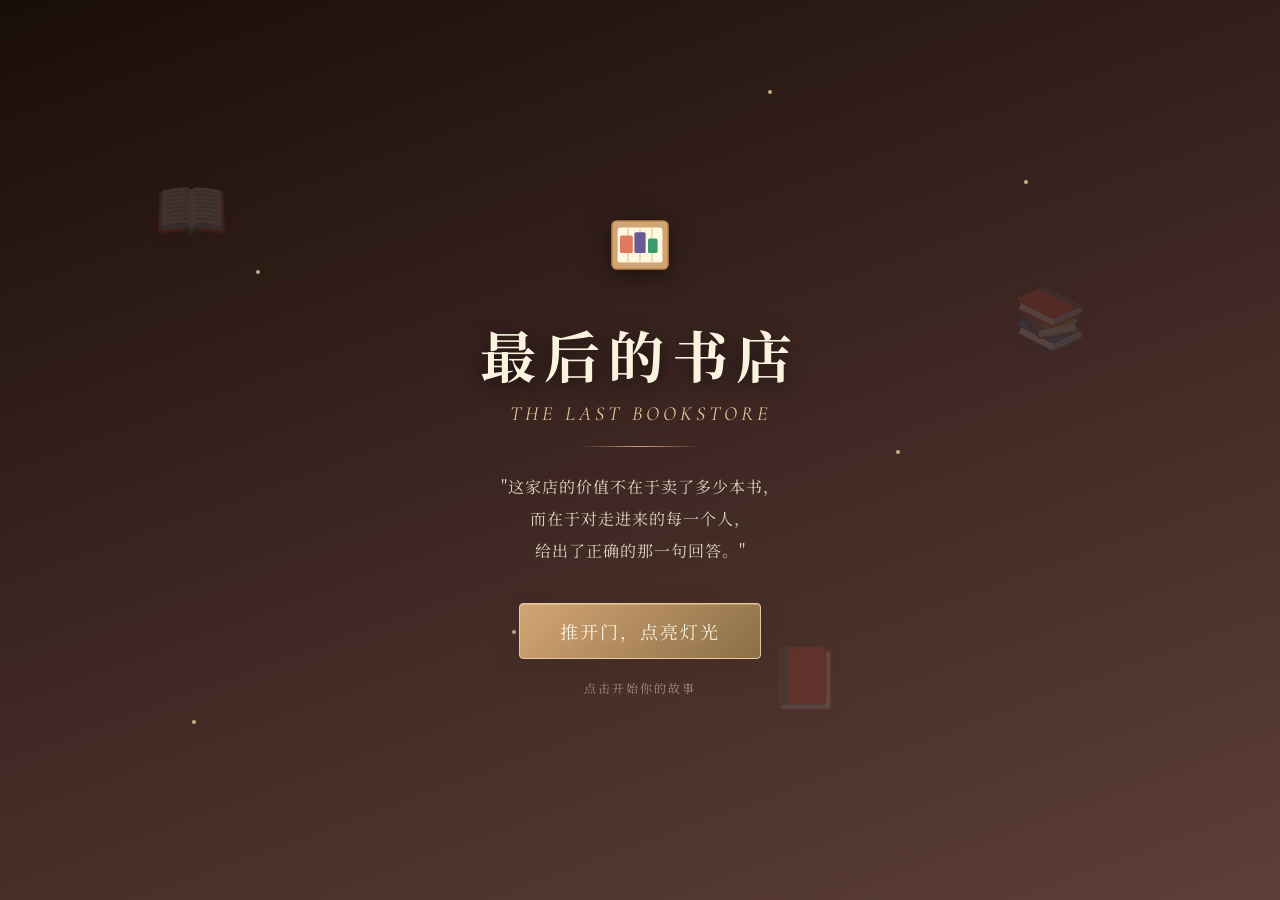
==== index.html @ 925ba699 "feat: 最后的书店 v6.0 - Hackathon 参赛版本 - 完整游戏逻辑：7天叙事弧线 + 5位NPC + 旅行者隐藏结局 - AI接入：阿里云DashScope NPC自由对话 + 书籍" ====
<!DOCTYPE html>
<html lang="zh-CN">
<head>
<meta charset="UTF-8">
<meta name="viewport" content="width=device-width, initial-scale=1.0">
<title>最后的书店 | The Last Bookstore</title>
<link rel="preconnect" href="https://fonts.googleapis.com">
<link rel="preconnect" href="https://fonts.gstatic.com" crossorigin>
<link href="https://fonts.googleapis.com/css2?family=Noto+Serif+SC:wght@400;600;700&family=Cormorant+Garamond:ital,wght@0,400;0,600;1,400&display=swap" rel="stylesheet">
<link rel="stylesheet" href="style.css">
</head>
<body class="tod-morning">

<!-- 标题画面 -->
<div id="title-screen" class="screen active">
  <div class="title-bg">
    <div class="t-particle p1"></div><div class="t-particle p2"></div>
    <div class="t-particle p3"></div><div class="t-particle p4"></div>
    <div class="t-particle p5"></div><div class="t-particle p6"></div>
    <div class="t-book fb1">📖</div><div class="t-book fb2">📚</div><div class="t-book fb3">📕</div>
  </div>
  <div class="title-content">
    <div class="title-logo">
      <svg width="80" height="80" viewBox="0 0 100 100">
        <rect x="15" y="20" width="70" height="60" rx="6" fill="#D4A574" stroke="#B8844E" stroke-width="2"/>
        <rect x="22" y="28" width="56" height="44" rx="3" fill="#FFF8E1"/>
        <line x1="35" y1="28" x2="35" y2="72" stroke="#E8C99B" stroke-width="1.5"/>
        <line x1="50" y1="28" x2="50" y2="72" stroke="#E8C99B" stroke-width="1.5"/>
        <line x1="65" y1="28" x2="65" y2="72" stroke="#E8C99B" stroke-width="1.5"/>
        <rect x="25" y="38" width="16" height="22" fill="#E07A5F" rx="2"/>
        <rect x="43" y="34" width="14" height="26" fill="#6B5B95" rx="2"/>
        <rect x="60" y="42" width="12" height="18" fill="#3D9970" rx="2"/>
      </svg>
    </div>
    <h1 class="title-h1">最后的书店</h1>
    <p class="title-sub">THE LAST BOOKSTORE</p>
    <div class="title-line"></div>
    <p class="title-quote">"这家店的价值不在于卖了多少本书，<br>而在于对走进来的每一个人，<br>给出了正确的那一句回答。"</p>
    <button id="btn-start" class="btn-start">推开门，点亮灯光</button>
    <p class="title-hint">点击开始你的故事</p>
  </div>
</div>

<!-- 游戏画面 -->
<div id="game-screen" class="screen">

  <!-- 顶栏 -->
  <div id="top-bar">
    <div class="top-left">
      <span id="day-display" class="stat-label day-lbl">第 1 天</span>
      <span id="time-display" class="stat-label time-lbl">清晨</span>
    </div>
    <div class="top-mid">
      <div class="hope-wrap">
        <span class="hope-lbl">希望值</span>
        <div class="hope-track">
          <div id="hope-fill" class="hope-bar" style="width:50%"></div>
          <div class="hope-threshold hope-th-40" title="平凡结局线">|</div>
          <div class="hope-threshold hope-th-60" title="守望者线">|</div>
          <div class="hope-threshold hope-th-80" title="真结局线">|</div>
        </div>
        <span id="hope-num" class="hope-num">50</span>
      </div>
    </div>
    <div class="top-right">
      <span id="rep-display" class="stat-label rep-lbl">声誉 0</span>
      <button id="btn-mute" class="ico-btn" title="静音">🔊</button>
      <button id="btn-save" class="ico-btn" title="存档">💾</button>
      <button id="btn-menu" class="ico-btn" title="菜单">☰</button>
    </div>
  </div>

  <!-- 每日清晨叙事面板 -->
  <div id="narrative-panel" class="narrative-panel hidden">
    <div class="nar-scene" id="nar-scene"></div>
    <div class="nar-content">
      <div class="nar-day" id="nar-day"></div>
      <h2 class="nar-title" id="nar-title"></h2>
      <div class="nar-text" id="nar-text"></div>
      <div class="nar-goal" id="nar-goal"></div>
      <button class="btn-start" id="nar-continue">推开今天的门</button>
    </div>
  </div>

  <!-- 场景区 -->
  <div id="scene-area">

    <!-- 落地窗 -->
    <div class="window-box">
      <div id="main-window" class="wnd-view wnd-morning"></div>
      <div class="windowsill"></div>
    </div>

    <!-- 吊灯 -->
    <div class="ceiling-lamp">
      <div class="lamp-chain"></div>
      <div class="lamp-shade"></div>
      <div class="lamp-bulb"></div>
      <div class="lamp-glow"></div>
    </div>

    <!-- 招牌 -->
    <div class="store-sign">
      <span>墨 香 书 店</span>
    </div>

    <!-- 左书架 -->
    <div class="shelf shelf-L">
      <div id="shelf-L1" class="shelf-row"></div>
      <div id="shelf-L2" class="shelf-row"></div>
      <div id="shelf-L3" class="shelf-row"></div>
      <div id="shelf-L4" class="shelf-row"></div>
    </div>

    <!-- 右书架 -->
    <div class="shelf shelf-R">
      <div id="shelf-R1" class="shelf-row"></div>
      <div id="shelf-R2" class="shelf-row"></div>
      <div id="shelf-R3" class="shelf-row"></div>
    </div>

    <!-- 地板 -->
    <div class="floor"></div>

    <!-- 柜台 + 灯光 + NPC 区 -->
    <div class="counter">
      <div class="desk-lamp">
        <div class="dl-shade"></div>
        <div class="dl-stand"></div>
        <div class="dl-glow"></div>
      </div>
      <div class="desk-objects">
        <div class="obj-cup"></div>
        <div class="obj-paper"></div>
      </div>
    </div>

    <!-- NPC 立绘（独立位置，靠窗不挡柜台） -->
    <div id="npc-wrap" class="npc-wrap hidden">
      <div class="npc-shadow"></div>
      <div id="npc-sprite" class="npc-sprite"></div>
    </div>

    <!-- 门铃提示 -->
    <div id="doorbell" class="doorbell hidden" onclick="Game.onDoorbellClicked()">
      <span class="db-icon">🔔</span>
      <span>有人来了 — 点击接待</span>
    </div>

    <!-- 浮尘粒子 -->
    <div id="dust-layer" class="dust-layer"></div>
  </div>

  <!-- 对话面板 -->
  <div id="dialogue-panel" class="dlg-panel hidden">
    <div class="dlg-head">
      <div id="dlg-portrait" class="dlg-portrait"></div>
      <div class="dlg-name-box">
        <div id="dlg-name" class="dlg-name"></div>
        <div id="dlg-tag" class="dlg-tag"></div>
      </div>
    </div>
    <div class="dlg-body">
      <div id="dlg-text" class="dlg-text"></div>
    </div>
    <div id="dlg-options" class="dlg-opts hidden"></div>
    <div id="dlg-action" class="dlg-act hidden"></div>
    <div id="dlg-ai-chat" class="dlg-ai-chat hidden">
      <button id="btn-ai-chat" class="btn-ai-chat">💬 和 TA 自由交谈</button>
    </div>
  </div>

  <!-- 书架选书面板 -->
  <div id="book-panel" class="bk-panel hidden">
    <div class="bk-header">
      <h3>📚 书架 — 选一本书推荐给 TA</h3>
      <button class="bk-close">×</button>
    </div>
    <div id="bk-hint" class="bk-hint"></div>
    <div class="bk-toolbar">
      <div class="bk-cat-tabs" id="bk-cat-tabs"></div>
      <span class="bk-count" id="bk-count">24 本</span>
    </div>
    <div id="book-grid" class="bk-grid"></div>
  </div>

  <!-- 结果面板 -->
  <div id="result-panel" class="res-panel hidden">
    <div id="result-content" class="res-content"></div>
  </div>

  <!-- 夜间面板 -->
  <div id="night-panel" class="night-panel hidden">
    <div id="night-content" class="night-content"></div>
  </div>

  <!-- AI 聊天面板（NPC 自由对话 / 书籍导读） -->
  <div id="ai-chat-panel" class="ai-chat-panel hidden">
    <div class="ai-chat-header">
      <h3 id="ai-chat-title">和店主聊聊这本书</h3>
      <button class="ai-chat-close" id="ai-chat-close">&times;</button>
    </div>
    <div class="ai-chat-messages" id="ai-chat-msgs"></div>
    <div class="ai-chat-input-area">
      <input type="text" id="ai-chat-input" placeholder="输入你想问的…" autocomplete="off" />
      <button id="ai-chat-send" class="ai-chat-send-btn">发送</button>
    </div>
  </div>
</div>

<!-- 结局画面 -->
<div id="ending-screen" class="screen ending-screen hidden">
  <div id="ending-content" class="ending-content"></div>
</div>

<script src="data.js"></script>
<script src="audio.js"></script>
<script src="engine.js"></script>
<script src="renderer.js"></script>
<script src="scene.js"></script>
<script src="llm.js"></script>
<script src="ai.js"></script>
<script src="game.js"></script>
</body>
</html>
---- style.css ----
/* ============================================================
   最后的书店 v6.0 - 电影感样式（重写）
   ============================================================ */

:root {
  --color-wood: #8B6F47;
  --color-wood-dark: #5C4A2E;
  --color-wood-light: #B8975C;
  --color-paper: #F4ECD8;
  --color-paper-light: #FAF3E0;
  --color-gold: #D4A574;
  --color-gold-light: #E8C99B;
  --color-cream: #FAF3E0;
  --color-ink: #2A1F14;
  --color-text: #3E2723;
  --color-muted: #8D7B6A;
  --color-line: #C9B89A;

  --font-serif: 'Noto Serif SC', 'Songti SC', 'STSong', serif;
  --font-en: 'Cormorant Garamond', Georgia, serif;

  --shadow-soft: 0 4px 12px rgba(60, 40, 20, 0.15);
  --shadow-deep: 0 8px 24px rgba(60, 40, 20, 0.25);
  --ease-out: cubic-bezier(0.34, 1.56, 0.64, 1);
  --ease-smooth: cubic-bezier(0.4, 0, 0.2, 1);
}

* { margin: 0; padding: 0; box-sizing: border-box; }

html, body {
  width: 100%;
  height: 100%;
  overflow: hidden;
  font-family: var(--font-serif);
  color: var(--color-text);
  background: #1a0e08;
  user-select: none;
  -webkit-font-smoothing: antialiased;
}

/* ============================================================
   通用：屏幕 / 隐藏
   ============================================================ */
.screen {
  position: fixed;
  inset: 0;
  display: none;
  z-index: 1;
}
.screen.active { display: block; }

.hidden { display: none !important; }

/* ============================================================
   每日清晨叙事面板
   ============================================================ */
.narrative-panel {
  position: fixed;
  inset: 0;
  z-index: 50;
  display: flex;
  flex-direction: column;
  align-items: center;
  justify-content: center;
  background: var(--color-paper);
  animation: narFadeIn 0.6s var(--ease-smooth);
}
@keyframes narFadeIn {
  from { opacity: 0; }
  to { opacity: 1; }
}

.nar-scene {
  position: absolute;
  inset: 0;
  opacity: 0.15;
  background-size: cover;
  background-position: center;
  z-index: 0;
}

.nar-content {
  position: relative;
  z-index: 1;
  text-align: center;
  max-width: 560px;
  padding: 40px 32px;
  animation: narContentUp 0.8s 0.2s both var(--ease-smooth);
}
@keyframes narContentUp {
  from { opacity: 0; transform: translateY(20px); }
  to { opacity: 1; transform: translateY(0); }
}

.nar-day {
  font-family: var(--font-en);
  font-size: 13px;
  color: var(--color-gold);
  letter-spacing: 0.3em;
  text-transform: uppercase;
  margin-bottom: 12px;
}

.nar-title {
  font-family: var(--font-serif);
  font-size: 28px;
  font-weight: 700;
  color: var(--color-ink);
  margin-bottom: 20px;
  line-height: 1.4;
}

.nar-text {
  font-family: var(--font-serif);
  font-size: 15px;
  line-height: 2;
  color: var(--color-text);
  text-align: left;
  white-space: pre-line;
  margin-bottom: 24px;
  padding: 0 8px;
  border-left: 2px solid var(--color-gold);
  padding-left: 16px;
}

.nar-goal {
  font-family: var(--font-serif);
  font-size: 13px;
  color: var(--color-muted);
  font-style: italic;
  margin-bottom: 32px;
  padding: 10px 16px;
  background: rgba(212,165,116,0.08);
  border-radius: 6px;
  display: inline-block;
}

.nar-goal::before {
  content: '🎯 ';
}

#nar-continue {
  display: block;
  margin: 0 auto;
}

/* ============================================================
   启动画面
   ============================================================ */
#title-screen {
  background: linear-gradient(160deg, #1a0e08 0%, #3E2723 50%, #5D4037 100%);
  display: flex;
  align-items: center;
  justify-content: center;
  overflow: hidden;
}

.title-bg {
  position: absolute;
  inset: 0;
  z-index: 0;
}

.t-particle {
  position: absolute;
  width: 4px;
  height: 4px;
  background: rgba(255, 236, 179, 0.7);
  border-radius: 50%;
  animation: floatParticle 12s linear infinite;
}
.t-particle.p1 { left: 20%; top: 30%; animation-delay: 0s; }
.t-particle.p2 { left: 70%; top: 50%; animation-delay: -3s; }
.t-particle.p3 { left: 40%; top: 70%; animation-delay: -6s; }
.t-particle.p4 { left: 80%; top: 20%; animation-delay: -9s; }
.t-particle.p5 { left: 15%; top: 80%; animation-delay: -4s; }
.t-particle.p6 { left: 60%; top: 10%; animation-delay: -7s; }

@keyframes floatParticle {
  0%   { transform: translate(0,0) scale(1); opacity: 0.3; }
  50%  { opacity: 0.8; }
  100% { transform: translate(-30px,-100px) scale(0.5); opacity: 0; }
}

.t-book {
  position: absolute;
  font-size: 60px;
  opacity: 0.12;
  filter: drop-shadow(0 4px 8px rgba(0,0,0,0.3));
  animation: floatBook 18s ease-in-out infinite;
}
.t-book.fb1 { left: 12%; top: 18%; }
.t-book.fb2 { right: 15%; top: 30%; animation-delay: -6s; }
.t-book.fb3 { left: 60%; top: 70%; animation-delay: -12s; }

@keyframes floatBook {
  0%, 100% { transform: translateY(0) rotate(-5deg); }
  50% { transform: translateY(-30px) rotate(5deg); }
}

.title-content {
  position: relative;
  z-index: 1;
  text-align: center;
  color: var(--color-cream);
  padding: 40px;
  max-width: 600px;
}

.title-logo {
  margin: 0 auto 24px;
  filter: drop-shadow(0 4px 12px rgba(0,0,0,0.5));
  animation: logoFloat 4s ease-in-out infinite;
}

@keyframes logoFloat {
  0%, 100% { transform: translateY(0); }
  50% { transform: translateY(-8px); }
}

.title-h1 {
  font-family: var(--font-serif);
  font-size: 56px;
  font-weight: 700;
  letter-spacing: 8px;
  margin-bottom: 8px;
  text-shadow: 0 4px 20px rgba(0,0,0,0.6);
}

.title-sub {
  font-family: var(--font-en);
  font-size: 20px;
  letter-spacing: 4px;
  color: var(--color-gold-light);
  font-style: italic;
  margin-bottom: 20px;
}

.title-line {
  width: 120px;
  height: 1px;
  background: linear-gradient(90deg, transparent, var(--color-gold), transparent);
  margin: 0 auto 24px;
}

.title-quote {
  font-size: 16px;
  line-height: 2;
  color: rgba(250, 243, 224, 0.85);
  margin-bottom: 36px;
  letter-spacing: 1px;
}

.btn-start {
  padding: 14px 40px;
  font-family: var(--font-serif);
  font-size: 18px;
  letter-spacing: 2px;
  background: linear-gradient(135deg, var(--color-gold), var(--color-wood));
  color: var(--color-cream);
  border: 1px solid var(--color-gold-light);
  border-radius: 4px;
  cursor: pointer;
  box-shadow: var(--shadow-deep), inset 0 1px 0 rgba(255,236,179,0.3);
  transition: all 0.3s var(--ease-out);
  position: relative;
  overflow: hidden;
}
.btn-start::after {
  content: '';
  position: absolute;
  inset: 0;
  background: linear-gradient(135deg, transparent, rgba(255,236,179,0.3), transparent);
  transform: translateX(-100%);
  transition: transform 0.6s;
}
.btn-start:hover {
  transform: translateY(-2px);
  box-shadow: 0 12px 32px rgba(212,165,116,0.4);
}
.btn-start:hover::after { transform: translateX(100%); }
.btn-start:active { transform: translateY(0); }

.title-hint {
  margin-top: 20px;
  font-size: 12px;
  color: rgba(250, 243, 224, 0.5);
  letter-spacing: 2px;
}

/* ============================================================
   游戏画面
   ============================================================ */
#game-screen {
  background: #1a0e08;
  display: none;
}
#game-screen.active { display: block; }

/* 顶栏 */
#top-bar {
  position: absolute;
  top: 0; left: 0; right: 0;
  height: 60px;
  display: flex;
  align-items: center;
  justify-content: space-between;
  padding: 0 24px;
  z-index: 10;
  background: linear-gradient(180deg, rgba(20,10,5,0.85) 0%, rgba(20,10,5,0) 100%);
  backdrop-filter: blur(8px);
  -webkit-backdrop-filter: blur(8px);
}

.top-left, .top-right {
  display: flex;
  align-items: center;
  gap: 12px;
}

.stat-label {
  font-family: var(--font-serif);
  font-size: 14px;
  color: var(--color-gold-light);
  padding: 6px 12px;
  background: rgba(0,0,0,0.4);
  border: 1px solid rgba(212,165,116,0.3);
  border-radius: 4px;
  letter-spacing: 1px;
}

.hope-wrap {
  display: flex;
  align-items: center;
  gap: 8px;
  padding: 6px 16px;
  background: rgba(0,0,0,0.4);
  border: 1px solid rgba(212,165,116,0.3);
  border-radius: 4px;
}

.hope-lbl {
  font-size: 13px;
  color: var(--color-gold-light);
  letter-spacing: 1px;
}

.hope-track {
  width: 200px;
  height: 8px;
  background: rgba(0,0,0,0.5);
  border-radius: 4px;
  overflow: visible;
  border: 1px solid rgba(212,165,116,0.2);
  position: relative;
}

.hope-bar {
  height: 100%;
  background: linear-gradient(90deg, #D4A574, #B8844E);
  transition: width 0.6s var(--ease-smooth), background 0.4s;
  box-shadow: 0 0 8px rgba(212,165,116,0.4);
  border-radius: 4px;
}

/* 希望值阈值标记 */
.hope-threshold {
  position: absolute;
  top: -3px;
  bottom: -3px;
  width: 2px;
  z-index: 2;
  pointer-events: none;
}
.hope-th-40 { left: 40%; background: rgba(176,95,78,0.7); }
.hope-th-60 { left: 60%; background: rgba(184,132,78,0.7); }
.hope-th-80 { left: 80%; background: rgba(74,139,58,0.7); }

.hope-num {
  font-family: var(--font-en);
  font-size: 18px;
  color: var(--color-cream);
  font-weight: 600;
  min-width: 30px;
  text-align: right;
}

.ico-btn {
  width: 36px;
  height: 36px;
  font-size: 18px;
  background: rgba(0,0,0,0.4);
  border: 1px solid rgba(212,165,116,0.3);
  color: var(--color-gold-light);
  border-radius: 4px;
  cursor: pointer;
  transition: all 0.2s;
}
.ico-btn:hover {
  background: rgba(212,165,116,0.2);
  border-color: var(--color-gold);
}

/* ============================================================
   场景区
   ============================================================ */
#scene-area {
  position: absolute;
  inset: 0;
  overflow: hidden;
}

/* 落地窗 */
.window-box {
  position: absolute;
  top: 5%;
  left: 50%;
  transform: translateX(-50%);
  width: 50%;
  max-width: 720px;
  height: 60%;
  z-index: 1;
  box-shadow: 0 20px 60px rgba(0,0,0,0.5);
}

.wnd-view {
  position: absolute;
  inset: 0;
  background-size: cover;
  background-position: center;
  border-radius: 4px;
  border: 8px solid var(--color-wood-dark);
  box-shadow: inset 0 0 40px rgba(0,0,0,0.3);
  transition: opacity 1.2s, background-image 1.2s, filter 1.2s;
}

.wnd-morning   { background-image: url('assets/scenes/morning.png'); filter: brightness(1) saturate(1.05); }
.wnd-afternoon { background-image: url('assets/scenes/afternoon.png'); filter: brightness(0.95) saturate(1.1); }
.wnd-evening   { background-image: url('assets/scenes/evening.png'); filter: brightness(0.85) saturate(1.15); }
.wnd-night     { background-image: url('assets/scenes/night.png'); filter: brightness(0.7) saturate(0.9); }

.windowsill {
  position: absolute;
  bottom: -16px;
  left: -4%;
  right: -4%;
  height: 16px;
  background: linear-gradient(180deg, var(--color-wood-light), var(--color-wood-dark));
  border-radius: 2px;
  box-shadow: 0 4px 8px rgba(0,0,0,0.4);
}

/* 吊灯 */
.ceiling-lamp {
  position: absolute;
  top: 60px;
  left: 50%;
  transform: translateX(-50%);
  width: 80px;
  height: 140px;
  z-index: 3;
}
.lamp-chain {
  position: absolute;
  top: 0;
  left: 50%;
  transform: translateX(-50%);
  width: 2px;
  height: 50px;
  background: linear-gradient(180deg, #444, #888);
}
.lamp-shade {
  position: absolute;
  top: 50px;
  left: 50%;
  transform: translateX(-50%);
  width: 80px;
  height: 30px;
  background: linear-gradient(180deg, var(--color-gold), var(--color-wood));
  border-radius: 50% 50% 5px 5px / 100% 100% 5px 5px;
  box-shadow: 0 2px 6px rgba(0,0,0,0.4);
}
.lamp-bulb {
  position: absolute;
  top: 78px;
  left: 50%;
  transform: translateX(-50%);
  width: 16px;
  height: 20px;
  background: radial-gradient(ellipse, #FFEFB0 0%, #FFC870 50%, #B8844E 100%);
  border-radius: 50%;
  box-shadow: 0 0 20px rgba(255, 200, 112, 0.8);
  animation: lampFlicker 4s ease-in-out infinite;
}
@keyframes lampFlicker {
  0%, 100% { opacity: 1; transform: translateX(-50%) scale(1); }
  50% { opacity: 0.9; transform: translateX(-50%) scale(0.96); }
}
.lamp-glow {
  position: absolute;
  top: 80px;
  left: 50%;
  transform: translateX(-50%);
  width: 400px;
  height: 400px;
  background: radial-gradient(ellipse, rgba(255, 200, 112, 0.15) 0%, transparent 70%);
  pointer-events: none;
}

/* 招牌 */
.store-sign {
  position: absolute;
  top: 12%;
  right: 4%;
  z-index: 4;
  padding: 8px 20px;
  background: linear-gradient(180deg, var(--color-wood-dark), var(--color-wood));
  border: 2px solid var(--color-gold);
  border-radius: 4px;
  box-shadow: var(--shadow-deep);
  transform: rotate(-3deg);
}
.store-sign span {
  font-family: var(--font-serif);
  font-size: 18px;
  font-weight: 700;
  color: var(--color-gold-light);
  letter-spacing: 6px;
  text-shadow: 0 1px 2px rgba(0,0,0,0.6);
}

/* 书架 */
.shelf {
  position: absolute;
  width: 12%;
  min-width: 120px;
  height: 50%;
  z-index: 2;
}
.shelf-L { left: 2%; top: 35%; }
.shelf-R { right: 2%; top: 35%; }

.shelf-row {
  height: 22%;
  margin-bottom: 6%;
  background: linear-gradient(180deg,
    transparent 0%, transparent 88%,
    var(--color-wood-light) 88%, var(--color-wood) 100%);
  position: relative;
  border-radius: 2px;
}

.spine {
  display: inline-block;
  width: 14px;
  height: 80%;
  margin: 0 1px;
  border-radius: 1px 1px 0 0;
  box-shadow: inset 0 0 2px rgba(0,0,0,0.3);
  cursor: pointer;
  transition: all 0.2s;
  vertical-align: bottom;
}
.spine:hover {
  transform: translateY(-3px);
  box-shadow: inset 0 0 2px rgba(0,0,0,0.3), 0 4px 8px rgba(0,0,0,0.3);
}

/* 地板 */
.floor {
  position: absolute;
  bottom: 0; left: 0; right: 0;
  height: 30%;
  background: linear-gradient(180deg, #5C4A2E 0%, #3E2E1E 100%);
  z-index: 1;
}
.floor::before {
  content: '';
  position: absolute;
  inset: 0;
  background:
    repeating-linear-gradient(90deg, transparent 0px, transparent 80px, rgba(0,0,0,0.15) 80px, rgba(0,0,0,0.15) 82px),
    repeating-linear-gradient(0deg, transparent 0px, transparent 14px, rgba(0,0,0,0.1) 14px, rgba(0,0,0,0.1) 15px);
}

/* 柜台 */
.counter {
  position: absolute;
  bottom: 18%;
  left: 50%;
  transform: translateX(-50%);
  width: 28%;
  max-width: 360px;
  height: 80px;
  z-index: 4;
  background: linear-gradient(180deg, #6B4F30 0%, #4A3520 100%);
  border-radius: 4px;
  box-shadow: var(--shadow-deep);
}
.counter::before {
  content: '';
  position: absolute;
  top: 0; left: 0; right: 0;
  height: 6px;
  background: linear-gradient(180deg, #8B6F47, #5C4A2E);
  border-radius: 4px 4px 0 0;
}

.desk-lamp {
  position: absolute;
  top: -32px;
  left: 16px;
  width: 32px;
  height: 50px;
}
.dl-shade {
  position: absolute;
  top: 0;
  left: 50%;
  transform: translateX(-50%);
  width: 30px;
  height: 16px;
  background: linear-gradient(180deg, #4A3520, #2A1F14);
  border-radius: 50% 50% 30% 30% / 100% 100% 30% 30%;
}
.dl-stand {
  position: absolute;
  top: 14px;
  left: 50%;
  transform: translateX(-50%);
  width: 2px;
  height: 30px;
  background: #2A1F14;
}
.dl-glow {
  position: absolute;
  top: 30px;
  left: 50%;
  transform: translateX(-50%);
  width: 200px;
  height: 100px;
  background: radial-gradient(ellipse, rgba(255, 200, 112, 0.25) 0%, transparent 70%);
  pointer-events: none;
}

.desk-objects { position: absolute; right: 12px; top: 8px; }
.obj-cup {
  width: 16px; height: 22px;
  background: linear-gradient(180deg, #FAF3E0, #E8C99B);
  border-radius: 2px 2px 50% 50%;
  border: 1px solid #B8844E;
}
.obj-paper {
  position: absolute; right: -20px; top: 8px;
  width: 30px; height: 24px;
  background: #FFF8E1;
  border: 1px solid #C9B89A;
  transform: rotate(-8deg);
  box-shadow: 1px 1px 2px rgba(0,0,0,0.2);
}

/* NPC 立绘 */
.npc-wrap {
  position: absolute;
  bottom: 24%;
  left: 28%;
  z-index: 5;
  transition: all 0.5s var(--ease-out);
  filter: drop-shadow(0 12px 24px rgba(0,0,0,0.4));
}
.npc-sprite {
  width: 200px;
  height: 260px;
  display: flex;
  align-items: flex-end;
  justify-content: center;
  animation: npcEnter 0.6s var(--ease-out);
}
@keyframes npcEnter {
  from { transform: translateY(20px); opacity: 0; }
  to { transform: translateY(0); opacity: 1; }
}
.npc-portrait {
  width: 200px;
  height: 260px;
  object-fit: contain;
  object-position: bottom;
}
.npc-shadow {
  position: absolute;
  bottom: -8px;
  left: 50%;
  transform: translateX(-50%);
  width: 140px;
  height: 18px;
  background: radial-gradient(ellipse, rgba(0,0,0,0.4) 0%, transparent 70%);
  z-index: -1;
}

/* 门铃提示 */
.doorbell {
  position: absolute;
  top: 35%;
  left: 50%;
  transform: translateX(-50%);
  z-index: 6;
  display: flex;
  align-items: center;
  gap: 8px;
  padding: 12px 24px;
  background: rgba(255,236,179,0.95);
  color: #5C4A2E;
  border: 2px solid var(--color-gold);
  border-radius: 30px;
  font-family: var(--font-serif);
  font-size: 16px;
  font-weight: 600;
  letter-spacing: 1px;
  cursor: pointer;
  box-shadow: 0 8px 20px rgba(0,0,0,0.3);
  animation: doorbellRing 2s ease-in-out infinite;
}
@keyframes doorbellRing {
  0%, 100% { transform: translateX(-50%) rotate(0deg); }
  10% { transform: translateX(-50%) rotate(-8deg); }
  20% { transform: translateX(-50%) rotate(8deg); }
  30% { transform: translateX(-50%) rotate(-4deg); }
  40% { transform: translateX(-50%) rotate(0deg); }
}
.doorbell:hover { background: var(--color-gold-light); }

.db-icon { font-size: 24px; }

/* 浮尘粒子 */
.dust-layer {
  position: absolute;
  inset: 0;
  pointer-events: none;
  z-index: 3;
}
@keyframes floatDust {
  0% { transform: translate(0,0) rotate(0deg); opacity: 0.2; }
  50% { opacity: 0.7; }
  100% { transform: translate(60px, -80px) rotate(360deg); opacity: 0; }
}

/* ============================================================
   对话面板
   ============================================================ */
.dlg-panel {
  position: absolute;
  bottom: 0; left: 0; right: 0;
  min-height: 200px;
  max-height: 50%;
  z-index: 20;
  background: linear-gradient(180deg,
    rgba(244, 236, 216, 0.95) 0%,
    rgba(244, 236, 216, 0.98) 100%);
  backdrop-filter: blur(12px);
  -webkit-backdrop-filter: blur(12px);
  border-top: 2px solid var(--color-gold);
  box-shadow: 0 -8px 32px rgba(0,0,0,0.3);
  padding: 20px 32px 24px;
  cursor: pointer;
  font-family: var(--font-serif);
}

.dlg-head {
  display: flex;
  align-items: center;
  gap: 16px;
  margin-bottom: 12px;
}

.dlg-portrait {
  width: 56px;
  height: 72px;
  background: var(--color-paper);
  border: 2px solid var(--color-gold);
  border-radius: 4px;
  overflow: hidden;
  box-shadow: var(--shadow-soft);
  flex-shrink: 0;
}
.dlg-portrait img { width: 100%; height: 100%; object-fit: cover; }

.dlg-name-box { display: flex; flex-direction: column; gap: 4px; }
.dlg-name { font-size: 18px; font-weight: 700; color: var(--color-ink); }
.dlg-tag {
  font-size: 12px;
  color: var(--color-muted);
  letter-spacing: 1px;
  padding: 2px 8px;
  background: rgba(212,165,116,0.15);
  border-radius: 3px;
  display: inline-block;
  width: fit-content;
}

.dlg-body { margin-bottom: 12px; }

.dlg-text {
  font-size: 16px;
  line-height: 1.8;
  color: var(--color-text);
  min-height: 60px;
  letter-spacing: 0.5px;
}

.dlg-text.typing::after {
  content: '|';
  display: inline-block;
  animation: cursorBlink 0.8s step-end infinite;
  color: var(--color-gold);
  font-weight: 100;
}
@keyframes cursorBlink {
  50% { opacity: 0; }
}

.cursor-hint {
  display: inline-block;
  margin-left: 4px;
  color: var(--color-gold);
  font-size: 12px;
  animation: hintPulse 1.4s ease-in-out infinite;
}
@keyframes hintPulse {
  0%, 100% { opacity: 0.5; transform: translateY(0); }
  50% { opacity: 1; transform: translateY(2px); }
}

.dlg-opts {
  display: flex;
  flex-direction: column;
  gap: 8px;
  margin-top: 12px;
  padding-top: 12px;
  border-top: 1px solid rgba(212,165,116,0.3);
}

.opt-btn {
  padding: 10px 16px;
  background: rgba(255, 248, 225, 0.6);
  border: 1px solid var(--color-gold-light);
  border-radius: 4px;
  color: var(--color-ink);
  font-family: var(--font-serif);
  font-size: 15px;
  line-height: 1.6;
  text-align: left;
  cursor: pointer;
  transition: all 0.2s var(--ease-out);
}
.opt-btn:hover {
  background: var(--color-gold-light);
  transform: translateX(4px);
  box-shadow: var(--shadow-soft);
}

.dlg-act { margin-top: 12px; }

/* NPC AI 自由交谈按钮 */
.dlg-ai-chat {
  display: flex;
  justify-content: center;
  margin-top: 10px;
  padding-top: 10px;
  border-top: 1px solid rgba(212,165,116,0.15);
}
.btn-ai-chat {
  padding: 7px 18px;
  border-radius: 18px;
  border: 1px dashed rgba(212,165,116,0.35);
  background: rgba(212,165,116,0.06);
  color: var(--color-gold);
  font-family: var(--font-serif);
  font-size: 13px;
  cursor: pointer;
  transition: all 0.25s;
}
.btn-ai-chat:hover {
  background: rgba(212,165,116,0.15);
  border-color: var(--color-gold);
  border-style: solid;
}

/* 书籍详情 AI 按钮 */
.dtl-ai-ask {
  width: 100%;
  padding: 10px 16px;
  border-radius: 8px;
  border: 1px dashed rgba(212,165,116,0.35);
  background: rgba(212,165,116,0.06);
  color: var(--color-gold);
  font-family: var(--font-serif);
  font-size: 14px;
  cursor: pointer;
  transition: all 0.25s;
  margin-bottom: 4px;
}
.dtl-ai-ask:hover {
  background: rgba(212,165,116,0.15);
  border-color: var(--color-gold);
  border-style: solid;
}
.act-btn {
  padding: 12px 32px;
  font-family: var(--font-serif);
  font-size: 15px;
  letter-spacing: 1px;
  border: 1px solid var(--color-gold);
  border-radius: 4px;
  cursor: pointer;
  transition: all 0.3s var(--ease-out);
}
.act-rec {
  background: linear-gradient(135deg, var(--color-gold), var(--color-wood));
  color: var(--color-cream);
  box-shadow: var(--shadow-soft);
}
.act-rec:hover { transform: translateY(-2px); box-shadow: var(--shadow-deep); }
.act-next {
  background: transparent;
  border: 1px solid var(--color-muted);
  color: var(--color-muted);
}
.act-open {
  background: linear-gradient(135deg, var(--color-gold), var(--color-wood));
  color: var(--color-cream);
  padding: 14px 36px;
  font-size: 16px;
  margin-top: 20px;
}

/* ============================================================
   书架选书面板
   ============================================================ */
.bk-panel {
  position: absolute;
  inset: 60px 0 0 0;
  z-index: 30;
  background: linear-gradient(180deg, rgba(244, 236, 216, 0.97) 0%, rgba(244, 236, 216, 0.99) 100%);
  backdrop-filter: blur(12px);
  -webkit-backdrop-filter: blur(12px);
  padding: 20px 32px;
  overflow-y: auto;
}

.bk-header {
  display: flex;
  justify-content: space-between;
  align-items: center;
  margin-bottom: 12px;
}
.bk-header h3 {
  font-size: 18px;
  color: var(--color-ink);
  letter-spacing: 1px;
}
.bk-close {
  width: 32px; height: 32px;
  background: transparent;
  border: 1px solid var(--color-muted);
  color: var(--color-muted);
  border-radius: 4px;
  font-size: 18px;
  cursor: pointer;
}
.bk-close:hover { background: rgba(0,0,0,0.1); }

.bk-hint {
  font-size: 14px;
  color: var(--color-muted);
  font-style: italic;
  margin-bottom: 12px;
  padding: 8px 12px;
  background: rgba(212,165,116,0.1);
  border-left: 3px solid var(--color-gold);
  border-radius: 4px;
}

.bk-toolbar {
  display: flex;
  justify-content: space-between;
  align-items: center;
  margin-bottom: 16px;
  flex-wrap: wrap;
  gap: 8px;
}

.bk-count {
  font-size: 12px;
  color: var(--color-muted);
  white-space: nowrap;
}

.bk-cat-tabs {
  display: flex;
  gap: 6px;
  flex-wrap: wrap;
}

.bk-cat-tab {
  padding: 5px 12px;
  font-family: var(--font-serif);
  font-size: 12px;
  background: rgba(0,0,0,0.04);
  border: 1px solid var(--color-line);
  color: var(--color-muted);
  border-radius: 14px;
  cursor: pointer;
  transition: all 0.2s;
  white-space: nowrap;
}
.bk-cat-tab:hover {
  background: rgba(212,165,116,0.15);
  border-color: var(--color-gold);
  color: var(--color-ink);
}
.bk-cat-tab.active {
  background: var(--color-gold);
  border-color: var(--color-gold);
  color: #fff;
  font-weight: 600;
}

.bk-grid {
  display: grid;
  grid-template-columns: repeat(auto-fill, minmax(140px, 1fr));
  gap: 16px;
}

.bk-card {
  background: transparent;
  border: none;
  padding: 0;
  cursor: pointer;
  transition: all 0.3s var(--ease-out);
  text-align: center;
}
.bk-card:hover {
  transform: translateY(-4px);
}

.bk-cover {
  position: relative;
  width: 100%;
  aspect-ratio: 2/3;
  border-radius: 4px;
  box-shadow: var(--shadow-soft);
  display: flex;
  flex-direction: column;
  justify-content: space-between;
  padding: 12px 8px;
  overflow: hidden;
}
.bk-cover-img {
  position: absolute;
  inset: 0;
  width: 100%;
  height: 100%;
  object-fit: cover;
  z-index: 1;
  filter: drop-shadow(0 2px 6px rgba(0,0,0,0.4));
}
.bk-cover-img ~ .bk-cover-title,
.bk-cover-img ~ .bk-cat-tag {
  z-index: 2;
  position: relative;
}
/* 封面图片加载成功时，标题和标签加渐变叠加层确保可读 */
.bk-cover-img.loaded ~ .bk-cover-title,
.bk-cover-img.loaded ~ .bk-cat-tag {
  background: linear-gradient(to top, rgba(0,0,0,0.6) 0%, rgba(0,0,0,0) 100%);
  padding: 4px 6px;
  margin: -4px -6px;
  border-radius: 2px;
}
.bk-cover-icon {
  z-index: 2;
  position: relative;
}
/* icon 的显隐由 JS 图片 onload/onerror 控制 */
.bk-cover::before {
  content: '';
  position: absolute;
  left: 4px;
  top: 0;
  bottom: 0;
  width: 2px;
  background: rgba(0,0,0,0.2);
}
.bk-cover-icon {
  font-size: 28px;
  filter: drop-shadow(0 2px 4px rgba(0,0,0,0.3));
}
.bk-cover-title {
  font-size: 14px;
  font-weight: 600;
  color: rgba(255,255,255,0.95);
  text-shadow: 0 1px 3px rgba(0,0,0,0.6);
  letter-spacing: 0.5px;
}
.bk-cat-tag {
  font-size: 10px;
  color: var(--color-cream);
  background: rgba(0,0,0,0.4);
  padding: 2px 6px;
  border-radius: 8px;
  align-self: flex-end;
}

.bk-title {
  font-size: 12px;
  color: var(--color-ink);
  margin: 6px 0 2px;
  font-weight: 500;
}
.bk-cat {
  font-size: 10px;
  padding: 2px 6px;
  border-radius: 8px;
  display: inline-block;
}

/* ============================================================
   书籍详情弹窗
   ============================================================ */
#book-detail-modal {
  position: fixed;
  inset: 0;
  z-index: 200;
  display: flex;
  align-items: center;
  justify-content: center;
  animation: fadeIn 0.3s;
}
@keyframes fadeIn { from { opacity: 0; } to { opacity: 1; } }

.dtl-overlay {
  position: absolute; inset: 0;
  background: rgba(0,0,0,0.6);
  backdrop-filter: blur(6px);
  -webkit-backdrop-filter: blur(6px);
}
.dtl-box {
  position: relative;
  background: var(--color-paper);
  border-radius: 12px;
  padding: 28px;
  max-width: 480px;
  width: 92vw;
  max-height: 85vh;
  overflow-y: auto;
  z-index: 201;
  box-shadow: 0 20px 60px rgba(0,0,0,0.4);
  animation: popIn 0.4s var(--ease-out);
}
@keyframes popIn { from { transform: scale(0.9); opacity: 0; } to { transform: scale(1); opacity: 1; } }

.dtl-close {
  position: absolute;
  top: 12px; right: 14px;
  width: 30px; height: 30px;
  border: none;
  background: rgba(0,0,0,0.06);
  color: var(--color-muted);
  font-size: 20px;
  border-radius: 50%;
  cursor: pointer;
}
.dtl-close:hover { background: rgba(192,57,43,0.1); color: #C0392B; }

.dtl-cover-wrap {
  width: 160px;
  height: 220px;
  margin: 0 auto 16px;
  border-radius: 6px;
  overflow: hidden;
  box-shadow: var(--shadow-deep);
  background: #eee;
}
.dtl-img { width: 100%; height: 100%; object-fit: cover; }
.dtl-fallback {
  width: 100%; height: 100%;
  display: flex; align-items: center; justify-content: center;
  font-size: 48px;
}

.dtl-info { text-align: left; }
.dtl-title {
  font-family: var(--font-serif);
  font-size: 22px;
  font-weight: 700;
  color: var(--color-ink);
  margin: 4px 0 4px;
}
.dtl-author { font-size: 13px; color: var(--color-muted); margin: 2px 0; }
.dtl-isbn { font-size: 11px; color: #aaa; margin: 2px 0 8px; }
.dtl-cat-badge {
  display: inline-block;
  padding: 4px 12px;
  border-radius: 12px;
  font-size: 11px;
  margin-bottom: 10px;
}
.match-badge {
  background: linear-gradient(90deg, #FFD700, #FFA500);
  color: #5C4A2E;
  padding: 6px 12px;
  border-radius: 4px;
  font-size: 12px;
  font-weight: 600;
  margin-bottom: 10px;
  display: inline-block;
  box-shadow: 0 2px 6px rgba(255,165,0,0.3);
}
.dtl-blurb { font-size: 13px; line-height: 1.8; color: #555; margin: 8px 0; }
.dtl-blurb p { margin-bottom: 8px; }

.dtl-actions {
  display: flex;
  gap: 10px;
  margin-top: 18px;
}
.dtl-confirm {
  flex: 1;
  padding: 12px;
  background: linear-gradient(135deg, var(--color-gold), var(--color-wood));
  color: var(--color-cream);
  border: none;
  border-radius: 6px;
  font-family: var(--font-serif);
  font-size: 14px;
  font-weight: 600;
  cursor: pointer;
  transition: all 0.2s;
}
.dtl-confirm:hover { transform: scale(1.02); box-shadow: var(--shadow-soft); }
.dtl-back {
  padding: 12px 20px;
  background: transparent;
  border: 1px solid var(--color-muted);
  color: var(--color-muted);
  border-radius: 6px;
  font-size: 13px;
  cursor: pointer;
}
.dtl-back:hover { background: rgba(0,0,0,0.05); }

/* ============================================================
   结果面板
   ============================================================ */
.res-panel {
  position: absolute;
  inset: 60px 0 0 0;
  z-index: 40;
  display: flex;
  align-items: center;
  justify-content: center;
  background: linear-gradient(180deg, rgba(244, 236, 216, 0.97) 0%, rgba(244, 236, 216, 0.99) 100%);
  backdrop-filter: blur(12px);
  -webkit-backdrop-filter: blur(12px);
}

.res-content {
  max-width: 480px;
  text-align: center;
  padding: 40px 32px;
}
.res-icon {
  font-size: 64px;
  margin-bottom: 12px;
  animation: resPop 0.5s var(--ease-out);
}
@keyframes resPop {
  from { transform: scale(0); }
  to { transform: scale(1); }
}
.res-title {
  font-family: var(--font-serif);
  font-size: 24px;
  font-weight: 700;
  color: var(--color-ink);
  margin-bottom: 8px;
}
.res-book {
  font-size: 14px;
  color: var(--color-muted);
  margin-bottom: 16px;
}
.res-message {
  font-size: 14px;
  line-height: 1.8;
  color: var(--color-text);
  margin-bottom: 16px;
  padding: 12px 16px;
  background: rgba(255, 248, 225, 0.6);
  border-left: 3px solid var(--color-gold);
  border-radius: 4px;
  text-align: left;
}
.res-afterword {
  font-size: 13px;
  line-height: 1.8;
  color: #555;
  margin-bottom: 12px;
  font-style: italic;
}
.res-effects {
  display: flex;
  gap: 12px;
  justify-content: center;
  flex-wrap: wrap;
  margin: 12px 0;
}
.efx-pos {
  padding: 4px 12px;
  background: rgba(127, 176, 105, 0.2);
  color: #4A8B3A;
  border-radius: 12px;
  font-size: 13px;
  font-weight: 600;
}
.efx-neg {
  padding: 4px 12px;
  background: rgba(176, 95, 78, 0.2);
  color: #8B3A2E;
  border-radius: 12px;
  font-size: 13px;
  font-weight: 600;
}

/* ============================================================
   夜间面板
   ============================================================ */
.night-panel {
  position: absolute;
  inset: 0;
  z-index: 50;
  display: flex;
  align-items: center;
  justify-content: center;
  background: linear-gradient(180deg, rgba(20, 12, 30, 0.97) 0%, rgba(30, 18, 45, 0.99) 100%);
  backdrop-filter: blur(12px);
}

.night-content {
  max-width: 480px;
  text-align: center;
  padding: 40px 32px;
  color: var(--color-cream);
}
.night-moon {
  font-size: 64px;
  margin-bottom: 16px;
  filter: drop-shadow(0 0 20px rgba(255, 236, 179, 0.6));
  animation: moonFloat 4s ease-in-out infinite;
}
@keyframes moonFloat {
  0%, 100% { transform: translateY(0); }
  50% { transform: translateY(-8px); }
}
.night-content h3 {
  font-family: var(--font-serif);
  font-size: 26px;
  letter-spacing: 4px;
  margin-bottom: 16px;
  color: var(--color-gold-light);
}
.night-diary {
  font-size: 15px;
  line-height: 1.8;
  font-style: italic;
  margin: 16px 0;
  padding: 16px 20px;
  background: rgba(255,236,179,0.05);
  border-left: 3px solid var(--color-gold);
  border-radius: 4px;
  text-align: left;
  color: rgba(250, 243, 224, 0.9);
}
.night-summary {
  font-size: 13px;
  color: rgba(250, 243, 224, 0.6);
  margin: 12px 0;
  font-style: italic;
}
.night-stats {
  display: flex;
  flex-wrap: wrap;
  gap: 8px;
  justify-content: center;
  margin: 16px 0;
}
.night-stat {
  font-size: 13px;
  padding: 4px 12px;
  background: rgba(255,236,179,0.1);
  border: 1px solid rgba(212,165,116,0.3);
  border-radius: 12px;
  color: var(--color-gold-light);
}

/* ============================================================
   结局画面
   ============================================================ */
.ending-screen {
  background: linear-gradient(180deg, #0a0612 0%, #1a0e2a 100%);
  display: none;
  align-items: center;
  justify-content: center;
  padding: 40px;
}
.ending-screen.active { display: flex; }

.ending-content {
  max-width: 640px;
  text-align: center;
  color: var(--color-cream);
  position: relative;
  z-index: 1;
}

.ending-stars {
  position: absolute;
  inset: 0;
  pointer-events: none;
  z-index: 0;
}
.star {
  position: absolute;
  background: white;
  border-radius: 50%;
}
@keyframes twinkle {
  from { opacity: 0.2; }
  to { opacity: 1; }
}

.ending-type {
  font-family: var(--font-en);
  font-size: 14px;
  letter-spacing: 4px;
  color: var(--color-gold-light);
  margin-bottom: 8px;
}
.ending-title {
  font-family: var(--font-serif);
  font-size: 36px;
  font-weight: 700;
  letter-spacing: 4px;
  margin-bottom: 24px;
  color: var(--color-cream);
  text-shadow: 0 4px 20px rgba(212,165,116,0.3);
}
.ending-summary {
  text-align: left;
  font-size: 15px;
  line-height: 2;
  color: rgba(250, 243, 224, 0.9);
  margin: 24px 0;
  padding: 24px;
  background: rgba(255,236,179,0.04);
  border: 1px solid rgba(212,165,116,0.2);
  border-radius: 8px;
  min-height: 200px;
}
.ending-summary p {
  margin-bottom: 12px;
  opacity: 0;
  animation: fadeInUp 0.6s forwards;
}
@keyframes fadeInUp {
  from { opacity: 0; transform: translateY(10px); }
  to { opacity: 1; transform: translateY(0); }
}

.ending-stats {
  display: flex;
  gap: 24px;
  justify-content: center;
  margin: 24px 0;
  font-size: 14px;
  color: var(--color-gold-light);
}
.ending-stats > div {
  padding: 8px 16px;
  background: rgba(255,236,179,0.05);
  border-radius: 4px;
  border: 1px solid rgba(212,165,116,0.2);
}

/* ============================================================
   浮层菜单（存档 / 主菜单）
   ============================================================ */
.overlay {
  position: fixed;
  inset: 0;
  z-index: 100;
  background: rgba(0,0,0,0.6);
  backdrop-filter: blur(6px);
  -webkit-backdrop-filter: blur(6px);
  display: flex;
  align-items: center;
  justify-content: center;
  animation: fadeIn 0.2s;
}

.menu-box {
  background: var(--color-paper);
  border-radius: 12px;
  padding: 24px 32px;
  min-width: 360px;
  max-width: 480px;
  box-shadow: 0 20px 60px rgba(0,0,0,0.4);
  animation: popIn 0.3s var(--ease-out);
}
.menu-box h3 {
  font-family: var(--font-serif);
  font-size: 20px;
  color: var(--color-ink);
  margin-bottom: 16px;
  text-align: center;
  letter-spacing: 2px;
}

.menu-item {
  display: block;
  width: 100%;
  padding: 12px 16px;
  margin: 6px 0;
  background: transparent;
  border: 1px solid var(--color-line);
  color: var(--color-text);
  font-family: var(--font-serif);
  font-size: 15px;
  text-align: left;
  border-radius: 4px;
  cursor: pointer;
  transition: all 0.2s;
}
.menu-item:hover {
  background: var(--color-gold-light);
  border-color: var(--color-gold);
}

.save-list { margin: 12px 0; }
.save-row {
  display: flex;
  justify-content: space-between;
  align-items: center;
  padding: 10px 12px;
  margin: 6px 0;
  background: rgba(0,0,0,0.03);
  border-radius: 4px;
}
.save-info { font-size: 13px; }
.save-day { color: var(--color-ink); font-weight: 600; }
.save-time { color: var(--color-muted); font-size: 11px; }
.save-btns { display: flex; gap: 6px; }
.sl-btn {
  padding: 4px 10px;
  background: var(--color-gold);
  border: none;
  color: var(--color-cream);
  border-radius: 3px;
  font-size: 12px;
  cursor: pointer;
}
.sl-btn:hover { background: var(--color-wood); }
.slot-empty { color: var(--color-muted); font-size: 13px; font-style: italic; }

/* ============================================================
   时段背景色调
   ============================================================ */
.tod-morning   #scene-area { background: radial-gradient(ellipse at top, #F4E4C1 0%, #5C4A2E 70%); }
.tod-afternoon #scene-area { background: radial-gradient(ellipse at top, #E8C99B 0%, #4A3520 70%); }
.tod-evening   #scene-area { background: radial-gradient(ellipse at top, #C9A66B 0%, #2E1F14 75%); }
.tod-night     #scene-area { background: radial-gradient(ellipse at top, #2A1F3A 0%, #0a0612 80%); }

/* ============================================================
   AI 聊天面板
   ============================================================ */
.ai-chat-panel {
  position: fixed;
  inset: 0;
  z-index: 250;
  display: flex;
  flex-direction: column;
  background: rgba(30,18,12,0.95);
  animation: aiPanelIn 0.35s var(--ease-smooth);
}
@keyframes aiPanelIn {
  from { opacity: 0; transform: scale(0.98); }
  to { opacity: 1; transform: scale(1); }
}

.ai-chat-header {
  display: flex;
  align-items: center;
  justify-content: space-between;
  padding: 14px 20px;
  border-bottom: 1px solid rgba(212,165,116,0.15);
  background: rgba(0,0,0,0.3);
}
.ai-chat-header h3 {
  font-family: var(--font-serif);
  font-size: 15px;
  color: var(--color-gold);
  margin: 0;
}
.ai-chat-close {
  width: 32px; height: 32px;
  border-radius: 50%;
  border: 1px solid rgba(255,255,255,0.15);
  background: rgba(255,255,255,0.05);
  color: var(--color-muted);
  font-size: 18px;
  cursor: pointer;
  transition: all 0.2s;
  display: flex; align-items: center; justify-content: center;
  line-height: 1;
}
.ai-chat-close:hover {
  background: rgba(176,95,78,0.3);
  border-color: var(--color-gold);
  color: var(--color-gold);
}

.ai-chat-messages {
  flex: 1;
  overflow-y: auto;
  padding: 16px 20px;
  display: flex;
  flex-direction: column;
  gap: 12px;
  scroll-behavior: smooth;
}
.ai-chat-messages::-webkit-scrollbar {
  width: 4px;
}
.ai-chat-messages::-webkit-scrollbar-thumb {
  background: rgba(212,165,116,0.2);
  border-radius: 2px;
}

/* 消息气泡 */
.ai-msg {
  max-width: 82%;
  animation: msgIn 0.3s var(--ease-smooth) both;
}
@keyframes msgIn {
  from { opacity: 0; transform: translateY(8px); }
  to { opacity: 1; transform: translateY(0); }
}
.ai-msg.ai-msg-player {
  align-self: flex-end;
}
.ai-msg.ai-msg-ai {
  align-self: flex-start;
}

.ai-msg-bubble {
  padding: 10px 14px;
  border-radius: 14px;
  font-family: var(--font-serif);
  font-size: 14px;
  line-height: 1.7;
  word-break: break-word;
}
.ai-msg-player .ai-msg-bubble {
  background: rgba(212,165,116,0.2);
  border: 1px solid rgba(212,165,116,0.35);
  color: #F4ECD8;
}
.ai-msg-ai .ai-msg-bubble {
  background: rgba(45,32,20,0.9);
  border: 1px solid rgba(212,165,116,0.15);
  color: #E8DCC8;
}

.ai-msg-sender {
  font-size: 11px;
  color: var(--color-muted);
  margin-bottom: 4px;
  padding: 0 4px;
}
.ai-msg-player .ai-msg-sender {
  text-align: right;
}

/* 打字指示器 */
.ai-typing-indicator {
  align-self: flex-start;
  display: flex;
  gap: 4px;
  padding: 8px 14px;
  background: rgba(45,32,20,0.9);
  border: 1px solid rgba(212,165,116,0.15);
  border-radius: 14px;
  animation: msgIn 0.3s var(--ease-smooth);
}
.ai-typing-dot {
  width: 6px; height: 6px;
  background: var(--color-gold);
  border-radius: 50%;
  animation: dotPulse 1.2s infinite;
}
.ai-typing-dot:nth-child(2) { animation-delay: 0.2s; }
.ai-typing-dot:nth-child(3) { animation-delay: 0.4s; }
@keyframes dotPulse {
  0%, 60%, 100% { opacity: 0.3; transform: scale(0.8); }
  30% { opacity: 1; transform: scale(1.2); }
}

/* 输入区 */
.ai-chat-input-area {
  display: flex;
  gap: 8px;
  padding: 12px 20px;
  border-top: 1px solid rgba(212,165,116,0.15);
  background: rgba(0,0,0,0.3);
}
#ai-chat-input {
  flex: 1;
  padding: 10px 16px;
  border-radius: 20px;
  border: 1px solid rgba(212,165,116,0.2);
  background: rgba(0,0,0,0.4);
  color: var(--color-text);
  font-family: var(--font-serif);
  font-size: 14px;
  outline: none;
  transition: border-color 0.2s;
}
#ai-chat-input:focus {
  border-color: var(--color-gold);
}
#ai-chat-input::placeholder {
  color: rgba(200,180,150,0.4);
}
.ai-chat-send-btn {
  padding: 8px 18px;
  border-radius: 20px;
  border: 1px solid var(--color-gold);
  background: rgba(212,165,116,0.15);
  color: var(--color-gold);
  font-family: var(--font-serif);
  font-size: 13px;
  cursor: pointer;
  transition: all 0.2s;
  white-space: nowrap;
}
.ai-chat-send-btn:hover {
  background: var(--color-gold);
  color: #fff;
}

/* ============================================================
   响应式
   ============================================================ */
@media (max-width: 768px) {
  .title-h1 { font-size: 36px; letter-spacing: 4px; }
  .title-sub { font-size: 14px; }
  .title-quote { font-size: 13px; }
  .window-box { width: 80%; height: 45%; top: 8%; }
  .shelf { width: 14%; }
  .npc-sprite, .npc-portrait { width: 130px; height: 170px; }
  .hope-track { width: 100px; }
  .stat-label { font-size: 12px; padding: 4px 8px; }
  .dlg-text { font-size: 14px; }
  .bk-grid { grid-template-columns: repeat(auto-fill, minmax(100px, 1fr)); }
  .ending-title { font-size: 24px; }
}
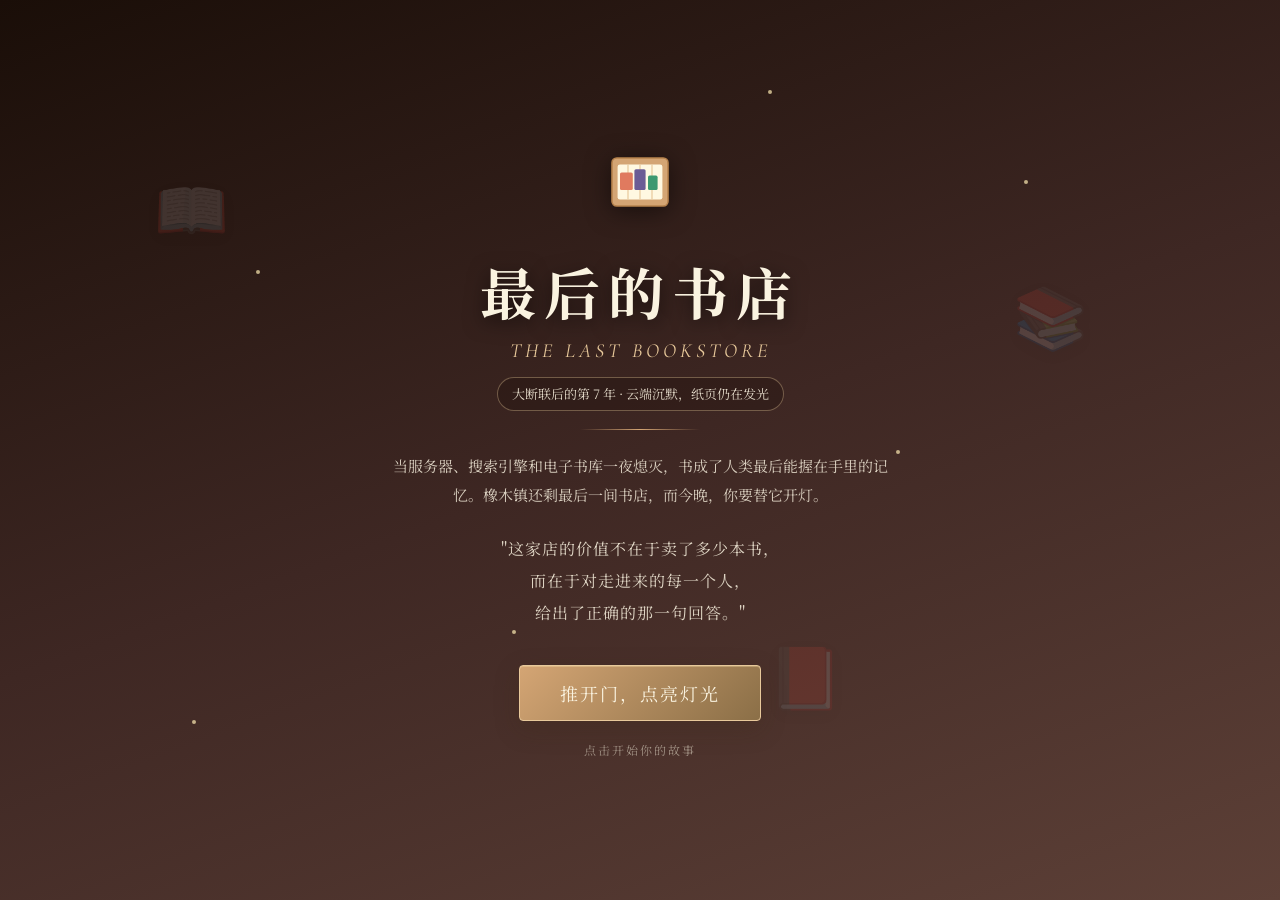
==== commit a11442d5: "feat: Codex 联调优化 - 大断联世界观 / AI 接入 / 叙事过场 主要内容: - 新增 llm.js: 阿里云 DashScope (qwen-plus) 流式对话, 覆盖 NPC 自" ====
--- a/index.html
+++ b/index.html
@@ -34,7 +34,9 @@
     </div>
     <h1 class="title-h1">最后的书店</h1>
     <p class="title-sub">THE LAST BOOKSTORE</p>
+    <p class="title-premise">大断联后的第 7 年 · 云端沉默，纸页仍在发光</p>
     <div class="title-line"></div>
+    <p class="title-world">当服务器、搜索引擎和电子书库一夜熄灭，书成了人类最后能握在手里的记忆。橡木镇还剩最后一间书店，而今晚，你要替它开灯。</p>
     <p class="title-quote">"这家店的价值不在于卖了多少本书，<br>而在于对走进来的每一个人，<br>给出了正确的那一句回答。"</p>
     <button id="btn-start" class="btn-start">推开门，点亮灯光</button>
     <p class="title-hint">点击开始你的故事</p>
--- a/style.css
+++ b/style.css
@@ -233,14 +233,35 @@
   letter-spacing: 4px;
   color: var(--color-gold-light);
   font-style: italic;
-  margin-bottom: 20px;
+  margin-bottom: 14px;
+}
+
+.title-premise {
+  display: inline-block;
+  margin-bottom: 18px;
+  padding: 6px 14px;
+  border: 1px solid rgba(232, 201, 155, 0.36);
+  border-radius: 999px;
+  color: rgba(250, 243, 224, 0.88);
+  background: rgba(26, 14, 8, 0.28);
+  font-size: 13px;
+  line-height: 1.6;
 }
 
 .title-line {
   width: 120px;
   height: 1px;
   background: linear-gradient(90deg, transparent, var(--color-gold), transparent);
+  margin: 0 auto 22px;
+}
+
+.title-world {
+  max-width: 520px;
   margin: 0 auto 24px;
+  color: rgba(250, 243, 224, 0.82);
+  font-size: 15px;
+  line-height: 1.9;
+  letter-spacing: 0;
 }
 
 .title-quote {
@@ -1294,11 +1315,22 @@
   font-size: 14px;
   line-height: 1.8;
   color: var(--color-text);
-  margin-bottom: 16px;
+  margin-bottom: 12px;
   padding: 12px 16px;
   background: rgba(255, 248, 225, 0.6);
   border-left: 3px solid var(--color-gold);
   border-radius: 4px;
+  text-align: left;
+}
+.res-world-note {
+  font-size: 13px;
+  line-height: 1.8;
+  color: #5f4a34;
+  margin-bottom: 14px;
+  padding: 10px 14px;
+  background: rgba(42, 31, 20, 0.06);
+  border: 1px solid rgba(184, 132, 78, 0.18);
+  border-radius: 6px;
   text-align: left;
 }
 .res-afterword {
@@ -1762,9 +1794,13 @@
    响应式
    ============================================================ */
 @media (max-width: 768px) {
+  .title-content { padding: 28px 22px; }
   .title-h1 { font-size: 36px; letter-spacing: 4px; }
   .title-sub { font-size: 14px; }
+  .title-premise { font-size: 12px; padding: 5px 10px; }
+  .title-world { font-size: 13px; line-height: 1.75; margin-bottom: 18px; }
   .title-quote { font-size: 13px; }
+  .btn-start { padding: 12px 24px; font-size: 16px; }
   .window-box { width: 80%; height: 45%; top: 8%; }
   .shelf { width: 14%; }
   .npc-sprite, .npc-portrait { width: 130px; height: 170px; }
